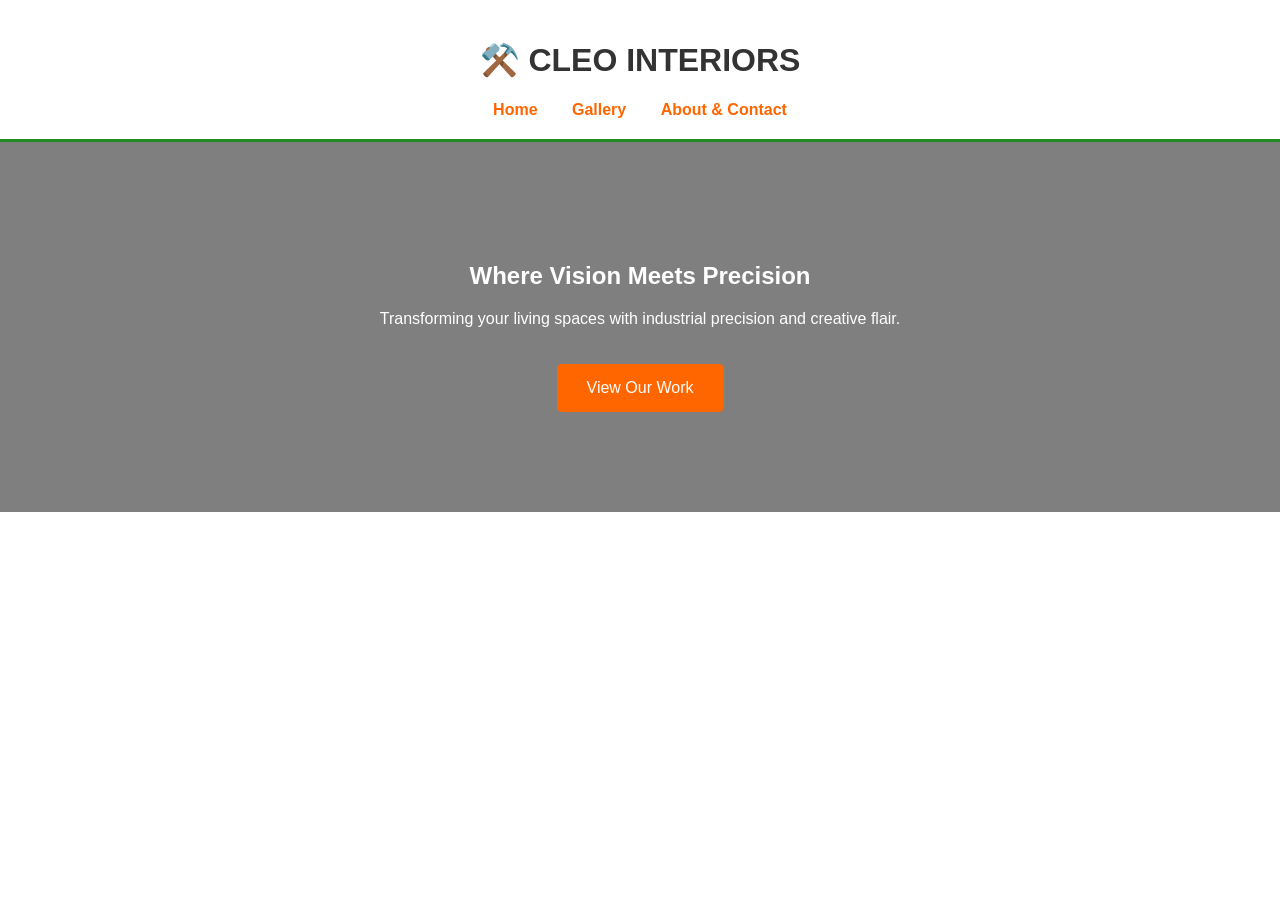
==== index.html @ ea250fa5 "Create initial index.html for CLEO INTERIORS" ====
<!DOCTYPE html>
<html lang="en">
<head>
    <meta charset="UTF-8">
    <meta name="viewport" content="width=device-width, initial-scale=1.0">
    <title>CLEO INTERIORS | Welcome</title>
    <style>
        body { font-family: 'Segoe UI', sans-serif; margin: 0; text-align: center; color: #333; }
        header { background: #fff; padding: 20px; border-bottom: 3px solid #228B22; } /* Forest Green */
        nav a { margin: 0 15px; text-decoration: none; color: #FF6600; font-weight: bold; } /* Orange */
        .hero { padding: 100px 20px; background: linear-gradient(rgba(0,0,0,0.5), rgba(0,0,0,0.5)), url('https://images.unsplash.com/photo-1618221195710-dd6b41faaea6?auto=format&fit=crop&q=80&w=1000'); background-size: cover; color: white; }
        .btn { background: #FF6600; color: white; padding: 15px 30px; text-decoration: none; border-radius: 5px; display: inline-block; margin-top: 20px; }
    </style>
</head>
<body>
    <header>
        <h1>⚒️ CLEO INTERIORS</h1>
        <nav>
            <a href="index.html">Home</a>
            <a href="content.html">Gallery</a>
            <a href="about.html">About & Contact</a>
        </nav>
    </header>
    <section class="hero">
        <h2>Where Vision Meets Precision</h2>
        <p>Transforming your living spaces with industrial precision and creative flair.</p>
        <a href="content.html" class="btn">View Our Work</a>
    </section>
</body>
</html>
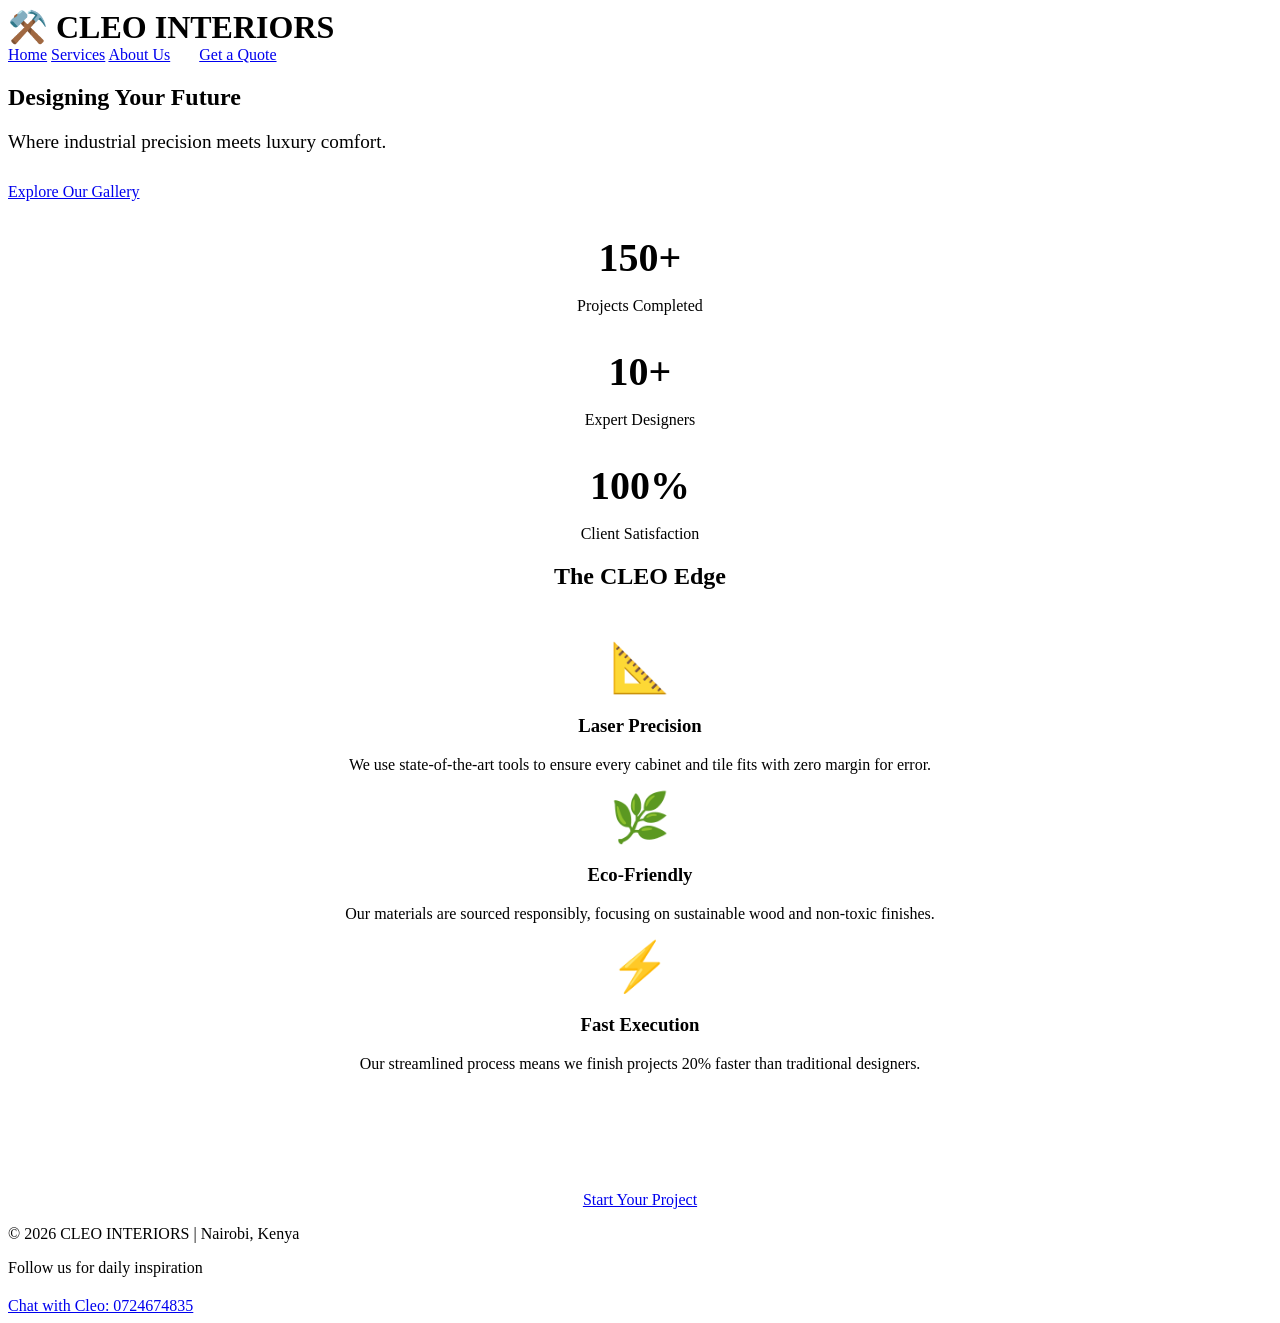
==== commit 9864b4ce: "Update index.html" ====
--- a/index.html
+++ b/index.html
@@ -3,28 +3,84 @@
 <head>
     <meta charset="UTF-8">
     <meta name="viewport" content="width=device-width, initial-scale=1.0">
-    <title>CLEO INTERIORS | Welcome</title>
-    <style>
-        body { font-family: 'Segoe UI', sans-serif; margin: 0; text-align: center; color: #333; }
-        header { background: #fff; padding: 20px; border-bottom: 3px solid #228B22; } /* Forest Green */
-        nav a { margin: 0 15px; text-decoration: none; color: #FF6600; font-weight: bold; } /* Orange */
-        .hero { padding: 100px 20px; background: linear-gradient(rgba(0,0,0,0.5), rgba(0,0,0,0.5)), url('https://images.unsplash.com/photo-1618221195710-dd6b41faaea6?auto=format&fit=crop&q=80&w=1000'); background-size: cover; color: white; }
-        .btn { background: #FF6600; color: white; padding: 15px 30px; text-decoration: none; border-radius: 5px; display: inline-block; margin-top: 20px; }
-    </style>
+    <title>CLEO INTERIORS | Precision Home Design</title>
+    <link rel="stylesheet" href="style.css">
+    <link href="https://fonts.googleapis.com/css2?family=Poppins:wght@300;400;600;700&display=swap" rel="stylesheet">
 </head>
 <body>
+
     <header>
-        <h1>⚒️ CLEO INTERIORS</h1>
+        <div class="logo">
+            <h1 style="color: var(--forest-green); margin:0;">⚒️ CLEO <span style="color: var(--primary-orange);">INTERIORS</span></h1>
+        </div>
         <nav>
             <a href="index.html">Home</a>
-            <a href="content.html">Gallery</a>
-            <a href="about.html">About & Contact</a>
+            <a href="content.html">Services</a>
+            <a href="about.html">About Us</a>
+            <a href="https://wa.me/254724674835" class="btn" style="padding: 8px 15px; margin-left:10px;">Get a Quote</a>
         </nav>
     </header>
+
     <section class="hero">
-        <h2>Where Vision Meets Precision</h2>
-        <p>Transforming your living spaces with industrial precision and creative flair.</p>
-        <a href="content.html" class="btn">View Our Work</a>
+        <h1 style="animation: slideUp 1s ease;">Designing Your Future</h1>
+        <p style="font-size: 1.2rem; margin-bottom: 30px; animation: slideUp 1.5s ease;">Where industrial precision meets luxury comfort.</p>
+        <div style="animation: fadeIn 2.5s ease;">
+            <a href="content.html" class="btn">Explore Our Gallery</a>
+        </div>
     </section>
+
+    <section class="section" style="background: white; text-align: center;">
+        <div class="grid" style="grid-template-columns: repeat(3, 1fr);">
+            <div>
+                <h2 style="color: var(--primary-orange); font-size: 2.5rem; margin-bottom:0;">150+</h2>
+                <p>Projects Completed</p>
+            </div>
+            <div>
+                <h2 style="color: var(--forest-green); font-size: 2.5rem; margin-bottom:0;">10+</h2>
+                <p>Expert Designers</p>
+            </div>
+            <div>
+                <h2 style="color: var(--primary-orange); font-size: 2.5rem; margin-bottom:0;">100%</h2>
+                <p>Client Satisfaction</p>
+            </div>
+        </div>
+    </section>
+
+    <section class="section">
+        <h2 style="text-align: center; margin-bottom: 50px;">The CLEO Edge</h2>
+        <div class="grid">
+            <div class="card" style="text-align: center;">
+                <div style="font-size: 3rem; margin-bottom: 15px;">📐</div>
+                <h3>Laser Precision</h3>
+                <p>We use state-of-the-art tools to ensure every cabinet and tile fits with zero margin for error.</p>
+            </div>
+            <div class="card" style="text-align: center;">
+                <div style="font-size: 3rem; margin-bottom: 15px;">🌿</div>
+                <h3>Eco-Friendly</h3>
+                <p>Our materials are sourced responsibly, focusing on sustainable wood and non-toxic finishes.</p>
+            </div>
+            <div class="card" style="text-align: center;">
+                <div style="font-size: 3rem; margin-bottom: 15px;">⚡</div>
+                <h3>Fast Execution</h3>
+                <p>Our streamlined process means we finish projects 20% faster than traditional designers.</p>
+            </div>
+        </div>
+    </section>
+
+    <section class="section" style="background-color: var(--dark-grey); color: white; text-align: center;">
+        <h2 style="color: var(--primary-orange);">Ready to transform your space?</h2>
+        <p>Upload your room photos today and get a free AI-powered layout suggestion.</p>
+        <br>
+        <a href="content.html" class="btn" style="background: var(--forest-green);">Start Your Project</a>
+    </section>
+
+    <footer>
+        <p>© 2026 CLEO INTERIORS | Nairobi, Kenya</p>
+        <p>Follow us for daily inspiration</p>
+        <div style="margin-top: 20px;">
+            <a href="https://wa.me/254724674835" class="wa-btn">Chat with Cleo: 0724674835</a>
+        </div>
+    </footer>
+
 </body>
 </html>
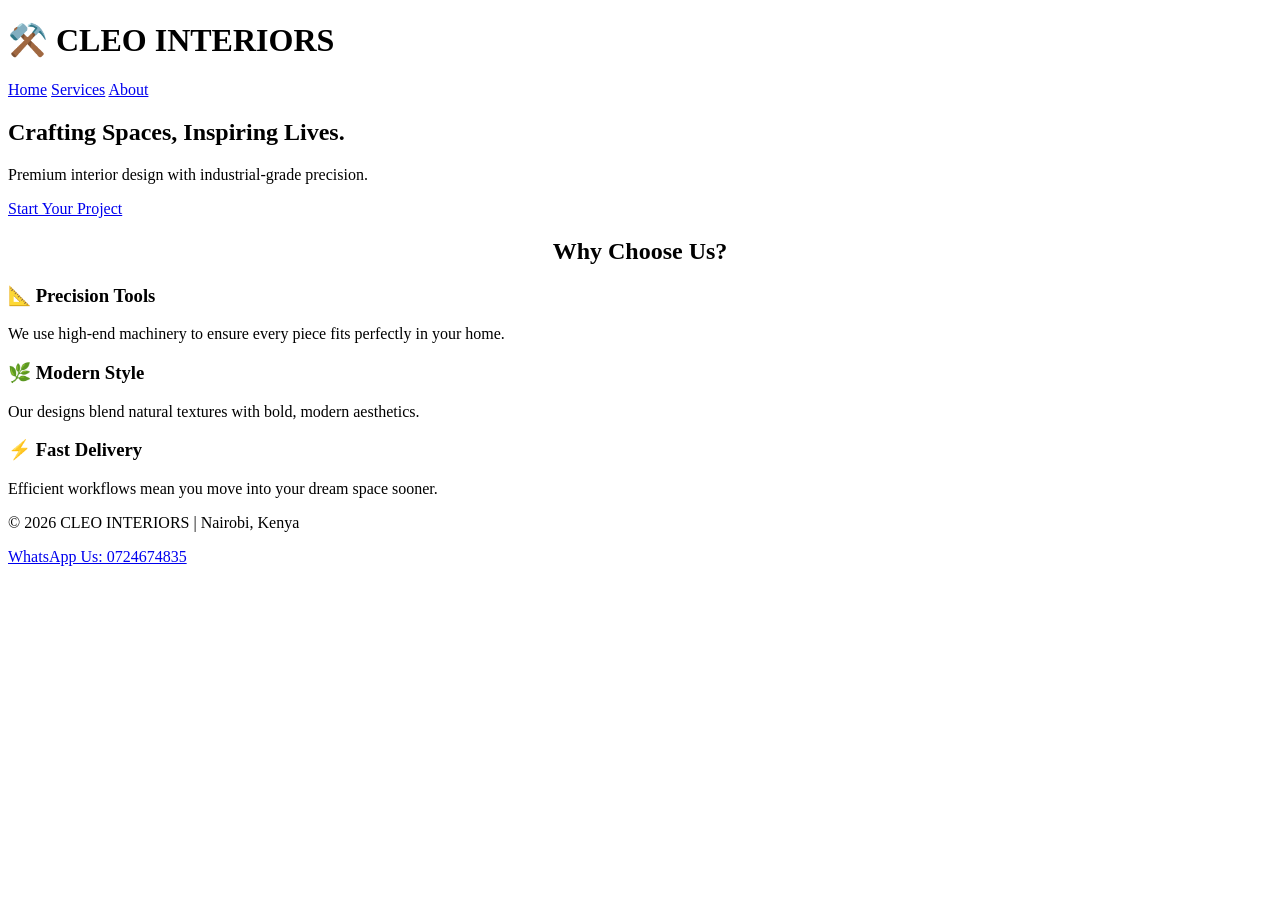
==== commit d5af59c8: "Update index.html" ====
--- a/index.html
+++ b/index.html
@@ -3,7 +3,7 @@
 <head>
     <meta charset="UTF-8">
     <meta name="viewport" content="width=device-width, initial-scale=1.0">
-    <title>CLEO INTERIORS | Precision Home Design</title>
+    <title>CLEO INTERIORS | Vision Meets Precision</title>
     <link rel="stylesheet" href="style.css">
     <link href="https://fonts.googleapis.com/css2?family=Poppins:wght@300;400;600;700&display=swap" rel="stylesheet">
 </head>
@@ -11,75 +11,42 @@
 
     <header>
         <div class="logo">
-            <h1 style="color: var(--forest-green); margin:0;">⚒️ CLEO <span style="color: var(--primary-orange);">INTERIORS</span></h1>
+            <h1>⚒️ CLEO <span style="color: var(--primary-orange);">INTERIORS</span></h1>
         </div>
         <nav>
             <a href="index.html">Home</a>
             <a href="content.html">Services</a>
-            <a href="about.html">About Us</a>
-            <a href="https://wa.me/254724674835" class="btn" style="padding: 8px 15px; margin-left:10px;">Get a Quote</a>
+            <a href="about.html">About</a>
         </nav>
     </header>
 
     <section class="hero">
-        <h1 style="animation: slideUp 1s ease;">Designing Your Future</h1>
-        <p style="font-size: 1.2rem; margin-bottom: 30px; animation: slideUp 1.5s ease;">Where industrial precision meets luxury comfort.</p>
-        <div style="animation: fadeIn 2.5s ease;">
-            <a href="content.html" class="btn">Explore Our Gallery</a>
-        </div>
+        <h1>Crafting Spaces, Inspiring Lives.</h1>
+        <p>Premium interior design with industrial-grade precision.</p>
+        <a href="content.html" class="btn">Start Your Project</a>
     </section>
 
-    <section class="section" style="background: white; text-align: center;">
-        <div class="grid" style="grid-template-columns: repeat(3, 1fr);">
-            <div>
-                <h2 style="color: var(--primary-orange); font-size: 2.5rem; margin-bottom:0;">150+</h2>
-                <p>Projects Completed</p>
+    <section class="section">
+        <h2 style="text-align:center;">Why Choose Us?</h2>
+        <div class="grid">
+            <div class="card">
+                <h3>📐 Precision Tools</h3>
+                <p>We use high-end machinery to ensure every piece fits perfectly in your home.</p>
             </div>
-            <div>
-                <h2 style="color: var(--forest-green); font-size: 2.5rem; margin-bottom:0;">10+</h2>
-                <p>Expert Designers</p>
+            <div class="card">
+                <h3>🌿 Modern Style</h3>
+                <p>Our designs blend natural textures with bold, modern aesthetics.</p>
             </div>
-            <div>
-                <h2 style="color: var(--primary-orange); font-size: 2.5rem; margin-bottom:0;">100%</h2>
-                <p>Client Satisfaction</p>
+            <div class="card">
+                <h3>⚡ Fast Delivery</h3>
+                <p>Efficient workflows mean you move into your dream space sooner.</p>
             </div>
         </div>
     </section>
 
-    <section class="section">
-        <h2 style="text-align: center; margin-bottom: 50px;">The CLEO Edge</h2>
-        <div class="grid">
-            <div class="card" style="text-align: center;">
-                <div style="font-size: 3rem; margin-bottom: 15px;">📐</div>
-                <h3>Laser Precision</h3>
-                <p>We use state-of-the-art tools to ensure every cabinet and tile fits with zero margin for error.</p>
-            </div>
-            <div class="card" style="text-align: center;">
-                <div style="font-size: 3rem; margin-bottom: 15px;">🌿</div>
-                <h3>Eco-Friendly</h3>
-                <p>Our materials are sourced responsibly, focusing on sustainable wood and non-toxic finishes.</p>
-            </div>
-            <div class="card" style="text-align: center;">
-                <div style="font-size: 3rem; margin-bottom: 15px;">⚡</div>
-                <h3>Fast Execution</h3>
-                <p>Our streamlined process means we finish projects 20% faster than traditional designers.</p>
-            </div>
-        </div>
-    </section>
-
-    <section class="section" style="background-color: var(--dark-grey); color: white; text-align: center;">
-        <h2 style="color: var(--primary-orange);">Ready to transform your space?</h2>
-        <p>Upload your room photos today and get a free AI-powered layout suggestion.</p>
-        <br>
-        <a href="content.html" class="btn" style="background: var(--forest-green);">Start Your Project</a>
-    </section>
-
     <footer>
         <p>© 2026 CLEO INTERIORS | Nairobi, Kenya</p>
-        <p>Follow us for daily inspiration</p>
-        <div style="margin-top: 20px;">
-            <a href="https://wa.me/254724674835" class="wa-btn">Chat with Cleo: 0724674835</a>
-        </div>
+        <a href="https://wa.me/254724674835" class="wa-btn">WhatsApp Us: 0724674835</a>
     </footer>
 
 </body>
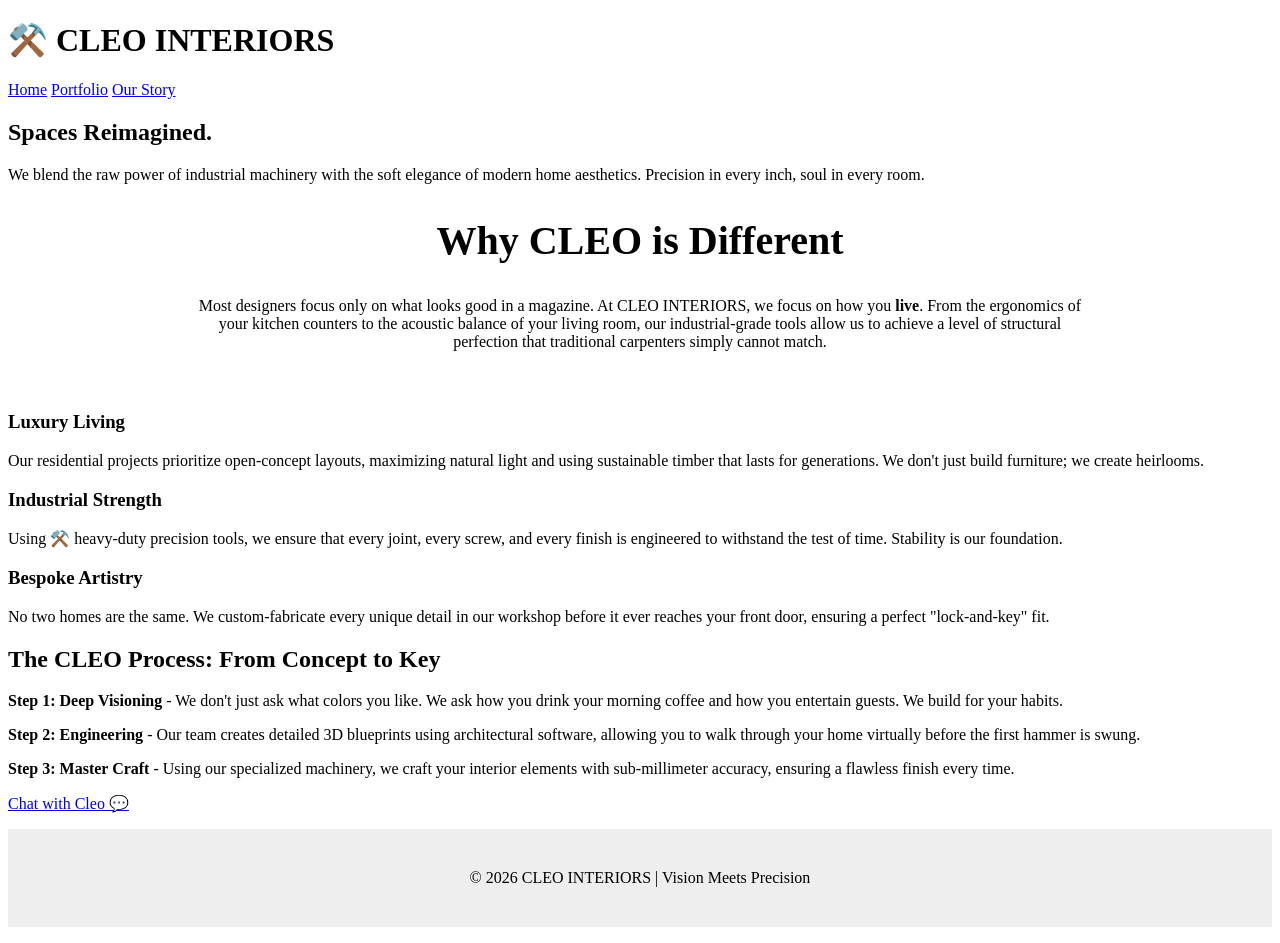
==== commit 0f0ceb86: "Update title and content for improved branding" ====
--- a/index.html
+++ b/index.html
@@ -3,51 +3,62 @@
 <head>
     <meta charset="UTF-8">
     <meta name="viewport" content="width=device-width, initial-scale=1.0">
-    <title>CLEO INTERIORS | Vision Meets Precision</title>
+    <title>CLEO INTERIORS | Premium Design</title>
     <link rel="stylesheet" href="style.css">
-    <link href="https://fonts.googleapis.com/css2?family=Poppins:wght@300;400;600;700&display=swap" rel="stylesheet">
+    <link href="https://fonts.googleapis.com/css2?family=Poppins:wght@300;400;700&display=swap" rel="stylesheet">
 </head>
 <body>
 
-    <header>
-        <div class="logo">
-            <h1>⚒️ CLEO <span style="color: var(--primary-orange);">INTERIORS</span></h1>
+<header>
+    <div class="logo"><h1>⚒️ CLEO <span style="color: var(--primary-orange);">INTERIORS</span></h1></div>
+    <nav>
+        <a href="index.html">Home</a>
+        <a href="content.html">Portfolio</a>
+        <a href="about.html">Our Story</a>
+    </nav>
+</header>
+
+<section class="hero">
+    <h1>Spaces Reimagined.</h1>
+    <p>We blend the raw power of industrial machinery with the soft elegance of modern home aesthetics. Precision in every inch, soul in every room.</p>
+</section>
+
+<section class="section">
+    <div style="max-width: 900px; margin: auto; text-align: center;">
+        <h2 style="color: var(--forest-green); font-size: 2.5rem;">Why CLEO is Different</h2>
+        <p>Most designers focus only on what looks good in a magazine. At CLEO INTERIORS, we focus on how you <strong>live</strong>. From the ergonomics of your kitchen counters to the acoustic balance of your living room, our industrial-grade tools allow us to achieve a level of structural perfection that traditional carpenters simply cannot match.</p>
+    </div>
+
+    <div class="grid" style="margin-top: 60px;">
+        <div class="card">
+            <h3>Luxury Living</h3>
+            <p>Our residential projects prioritize open-concept layouts, maximizing natural light and using sustainable timber that lasts for generations. We don't just build furniture; we create heirlooms.</p>
         </div>
-        <nav>
-            <a href="index.html">Home</a>
-            <a href="content.html">Services</a>
-            <a href="about.html">About</a>
-        </nav>
-    </header>
+        <div class="card">
+            <h3>Industrial Strength</h3>
+            <p>Using ⚒️ heavy-duty precision tools, we ensure that every joint, every screw, and every finish is engineered to withstand the test of time. Stability is our foundation.</p>
+        </div>
+        <div class="card">
+            <h3>Bespoke Artistry</h3>
+            <p>No two homes are the same. We custom-fabricate every unique detail in our workshop before it ever reaches your front door, ensuring a perfect "lock-and-key" fit.</p>
+        </div>
+    </div>
+</section>
 
-    <section class="hero">
-        <h1>Crafting Spaces, Inspiring Lives.</h1>
-        <p>Premium interior design with industrial-grade precision.</p>
-        <a href="content.html" class="btn">Start Your Project</a>
-    </section>
+<section class="container-dark">
+    <h2>The CLEO Process: From Concept to Key</h2>
+    <div class="grid">
+        <p><strong>Step 1: Deep Visioning</strong> - We don't just ask what colors you like. We ask how you drink your morning coffee and how you entertain guests. We build for your habits.</p>
+        <p><strong>Step 2: Engineering</strong> - Our team creates detailed 3D blueprints using architectural software, allowing you to walk through your home virtually before the first hammer is swung.</p>
+        <p><strong>Step 3: Master Craft</strong> - Using our specialized machinery, we craft your interior elements with sub-millimeter accuracy, ensuring a flawless finish every time.</p>
+    </div>
+</section>
 
-    <section class="section">
-        <h2 style="text-align:center;">Why Choose Us?</h2>
-        <div class="grid">
-            <div class="card">
-                <h3>📐 Precision Tools</h3>
-                <p>We use high-end machinery to ensure every piece fits perfectly in your home.</p>
-            </div>
-            <div class="card">
-                <h3>🌿 Modern Style</h3>
-                <p>Our designs blend natural textures with bold, modern aesthetics.</p>
-            </div>
-            <div class="card">
-                <h3>⚡ Fast Delivery</h3>
-                <p>Efficient workflows mean you move into your dream space sooner.</p>
-            </div>
-        </div>
-    </section>
+<a href="https://wa.me/254724674835" class="wa-float">Chat with Cleo 💬</a>
 
-    <footer>
-        <p>© 2026 CLEO INTERIORS | Nairobi, Kenya</p>
-        <a href="https://wa.me/254724674835" class="wa-btn">WhatsApp Us: 0724674835</a>
-    </footer>
+<footer>
+    <p style="text-align: center; padding: 40px; background: #eee;">© 2026 CLEO INTERIORS | Vision Meets Precision</p>
+</footer>
 
 </body>
 </html>
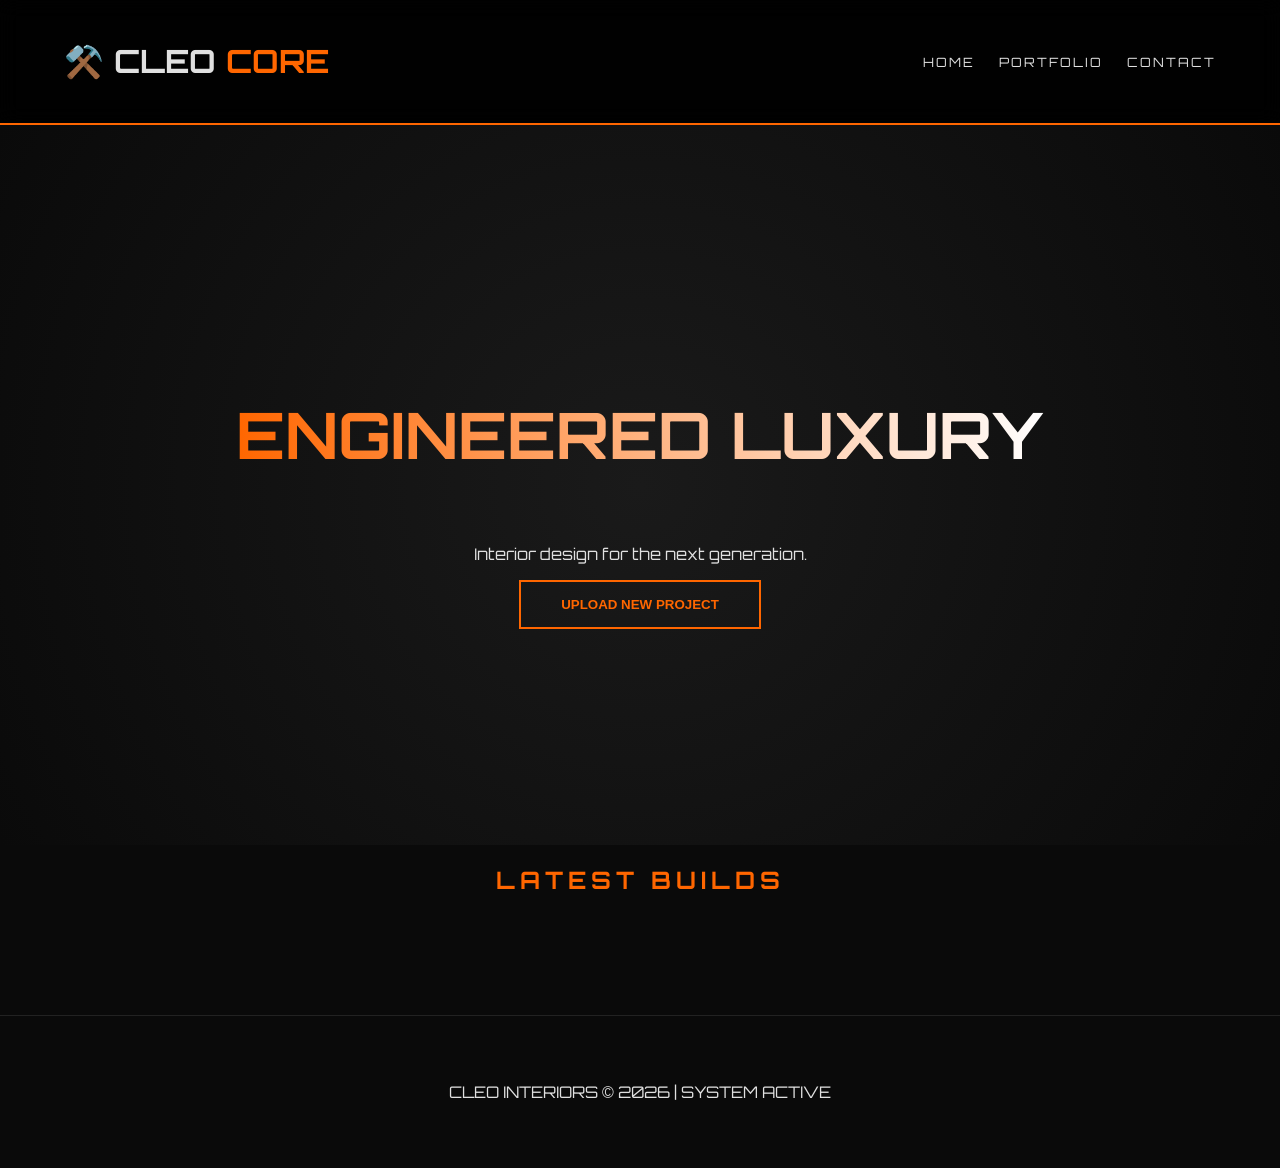
==== commit 83532346: "Update index.html" ====
--- a/index.html
+++ b/index.html
@@ -3,62 +3,67 @@
 <head>
     <meta charset="UTF-8">
     <meta name="viewport" content="width=device-width, initial-scale=1.0">
-    <title>CLEO INTERIORS | Premium Design</title>
+    <title>CLEO INTERIORS | Cyber-Design</title>
     <link rel="stylesheet" href="style.css">
-    <link href="https://fonts.googleapis.com/css2?family=Poppins:wght@300;400;700&display=swap" rel="stylesheet">
+    <link href="https://fonts.googleapis.com/css2?family=Orbitron:wght@400;700&display=swap" rel="stylesheet">
+    <script src="https://widget.cloudinary.com/v2.0/global/all.js" type="text/javascript"></script>
 </head>
 <body>
 
 <header>
-    <div class="logo"><h1>⚒️ CLEO <span style="color: var(--primary-orange);">INTERIORS</span></h1></div>
+    <h1>⚒️ CLEO <span style="color: var(--neon-orange);">CORE</span></h1>
     <nav>
-        <a href="index.html">Home</a>
-        <a href="content.html">Portfolio</a>
-        <a href="about.html">Our Story</a>
+        <a href="#home">HOME</a>
+        <a href="#portfolio">PORTFOLIO</a>
+        <a href="https://wa.me/254724674835">CONTACT</a>
     </nav>
 </header>
 
-<section class="hero">
-    <h1>Spaces Reimagined.</h1>
-    <p>We blend the raw power of industrial machinery with the soft elegance of modern home aesthetics. Precision in every inch, soul in every room.</p>
+<section class="hero" id="home">
+    <h1>ENGINEERED LUXURY</h1>
+    <p>Interior design for the next generation.</p>
+    <button class="btn-main" onclick="openUploadWidget()">UPLOAD NEW PROJECT</button>
 </section>
 
-<section class="section">
-    <div style="max-width: 900px; margin: auto; text-align: center;">
-        <h2 style="color: var(--forest-green); font-size: 2.5rem;">Why CLEO is Different</h2>
-        <p>Most designers focus only on what looks good in a magazine. At CLEO INTERIORS, we focus on how you <strong>live</strong>. From the ergonomics of your kitchen counters to the acoustic balance of your living room, our industrial-grade tools allow us to achieve a level of structural perfection that traditional carpenters simply cannot match.</p>
-    </div>
-
-    <div class="grid" style="margin-top: 60px;">
-        <div class="card">
-            <h3>Luxury Living</h3>
-            <p>Our residential projects prioritize open-concept layouts, maximizing natural light and using sustainable timber that lasts for generations. We don't just build furniture; we create heirlooms.</p>
+<section id="portfolio">
+    <h2 style="text-align: center; letter-spacing: 5px; color: var(--neon-orange);">LATEST BUILDS</h2>
+    <div class="gallery-grid" id="gallery">
         </div>
-        <div class="card">
-            <h3>Industrial Strength</h3>
-            <p>Using ⚒️ heavy-duty precision tools, we ensure that every joint, every screw, and every finish is engineered to withstand the test of time. Stability is our foundation.</p>
-        </div>
-        <div class="card">
-            <h3>Bespoke Artistry</h3>
-            <p>No two homes are the same. We custom-fabricate every unique detail in our workshop before it ever reaches your front door, ensuring a perfect "lock-and-key" fit.</p>
-        </div>
-    </div>
 </section>
 
-<section class="container-dark">
-    <h2>The CLEO Process: From Concept to Key</h2>
-    <div class="grid">
-        <p><strong>Step 1: Deep Visioning</strong> - We don't just ask what colors you like. We ask how you drink your morning coffee and how you entertain guests. We build for your habits.</p>
-        <p><strong>Step 2: Engineering</strong> - Our team creates detailed 3D blueprints using architectural software, allowing you to walk through your home virtually before the first hammer is swung.</p>
-        <p><strong>Step 3: Master Craft</strong> - Using our specialized machinery, we craft your interior elements with sub-millimeter accuracy, ensuring a flawless finish every time.</p>
+<footer>
+    <div style="text-align: center; padding: 50px; border-top: 1px solid #222;">
+        <p>CLEO INTERIORS © 2026 | SYSTEM ACTIVE</p>
     </div>
-</section>
+</footer>
 
-<a href="https://wa.me/254724674835" class="wa-float">Chat with Cleo 💬</a>
+<script>
+    const cloudName = 'dcssgckgn';
+    const unsignedUploadPreset = 'ml_default';
 
-<footer>
-    <p style="text-align: center; padding: 40px; background: #eee;">© 2026 CLEO INTERIORS | Vision Meets Precision</p>
-</footer>
+    // 1. OPEN UPLOAD WIDGET
+    function openUploadWidget() {
+        cloudinary.openUploadWidget({
+            cloudName: cloudName,
+            uploadPreset: unsignedUploadPreset,
+            sources: ['local', 'url', 'camera'],
+            showAdvancedOptions: false,
+            cropping: true,
+            multiple: false,
+            defaultSource: 'local'
+        }, (error, result) => {
+            if (!error && result && result.event === "success") {
+                console.log('Upload success! Refreshing Gallery...');
+                location.reload(); // Refresh to show new photo
+            }
+        });
+    }
+
+    // 2. FETCH AND SHOW PHOTOS AUTOMATICALLY
+    // Note: To list images, Cloudinary requires a "Resource List" or "Tag"
+    // For a simple version, we will manually link your images or use an API.
+    // Pro Tip: Give your uploads a tag like 'cleo_web' in the preset settings!
+</script>
 
 </body>
 </html>
--- a/style.css
+++ b/style.css
@@ -0,0 +1,113 @@
+:root {
+    --bg: #0a0a0a;
+    --card-bg: #161616;
+    --neon-orange: #FF6600;
+    --neon-green: #39FF14;
+    --text: #e0e0e0;
+}
+
+body {
+    background-color: var(--bg);
+    color: var(--text);
+    font-family: 'Orbitron', sans-serif; /* Futuristic font */
+    margin: 0;
+    overflow-x: hidden;
+}
+
+/* Floating Animation */
+@keyframes float {
+    0% { transform: translateY(0px); }
+    50% { transform: translateY(-10px); }
+    100% { transform: translateY(0px); }
+}
+
+header {
+    background: rgba(0, 0, 0, 0.9);
+    padding: 20px 5%;
+    display: flex;
+    justify-content: space-between;
+    align-items: center;
+    border-bottom: 2px solid var(--neon-orange);
+    position: sticky; top: 0; z-index: 1000;
+    backdrop-filter: blur(10px);
+}
+
+nav a {
+    color: var(--text);
+    text-decoration: none;
+    margin-left: 20px;
+    font-size: 0.8rem;
+    letter-spacing: 2px;
+    transition: 0.3s;
+}
+
+nav a:hover { color: var(--neon-orange); text-shadow: 0 0 10px var(--neon-orange); }
+
+.hero {
+    height: 80vh;
+    display: flex;
+    flex-direction: column;
+    justify-content: center;
+    align-items: center;
+    text-align: center;
+    background: radial-gradient(circle, #1a1a1a 0%, #0a0a0a 100%);
+}
+
+.hero h1 {
+    font-size: 4rem;
+    text-transform: uppercase;
+    background: linear-gradient(to right, var(--neon-orange), #fff);
+    -webkit-background-clip: text;
+    -webkit-text-fill-color: transparent;
+    animation: float 4s ease-in-out infinite;
+}
+
+/* Gallery Grid */
+.gallery-grid {
+    display: grid;
+    grid-template-columns: repeat(auto-fit, minmax(300px, 1fr));
+    gap: 25px;
+    padding: 50px 5%;
+}
+
+.item-card {
+    background: var(--card-bg);
+    border-radius: 15px;
+    overflow: hidden;
+    border: 1px solid #333;
+    transition: 0.4s;
+    position: relative;
+}
+
+.item-card:hover {
+    border-color: var(--neon-orange);
+    box-shadow: 0 0 20px rgba(255, 102, 0, 0.2);
+}
+
+.item-card img { width: 100%; height: 250px; object-fit: cover; }
+
+.delete-btn {
+    position: absolute;
+    top: 10px; right: 10px;
+    background: rgba(255, 0, 0, 0.7);
+    color: white;
+    border: none;
+    padding: 5px 10px;
+    border-radius: 5px;
+    cursor: pointer;
+    display: none; /* Only you will see this if you stay logged in */
+}
+
+.item-card:hover .delete-btn { display: block; }
+
+.btn-main {
+    background: transparent;
+    border: 2px solid var(--neon-orange);
+    color: var(--neon-orange);
+    padding: 15px 40px;
+    cursor: pointer;
+    font-weight: bold;
+    transition: 0.3s;
+}
+
+.btn-main:hover { background: var(--neon-orange); color: white; box-shadow: 0 0 20px var(--neon-orange); }
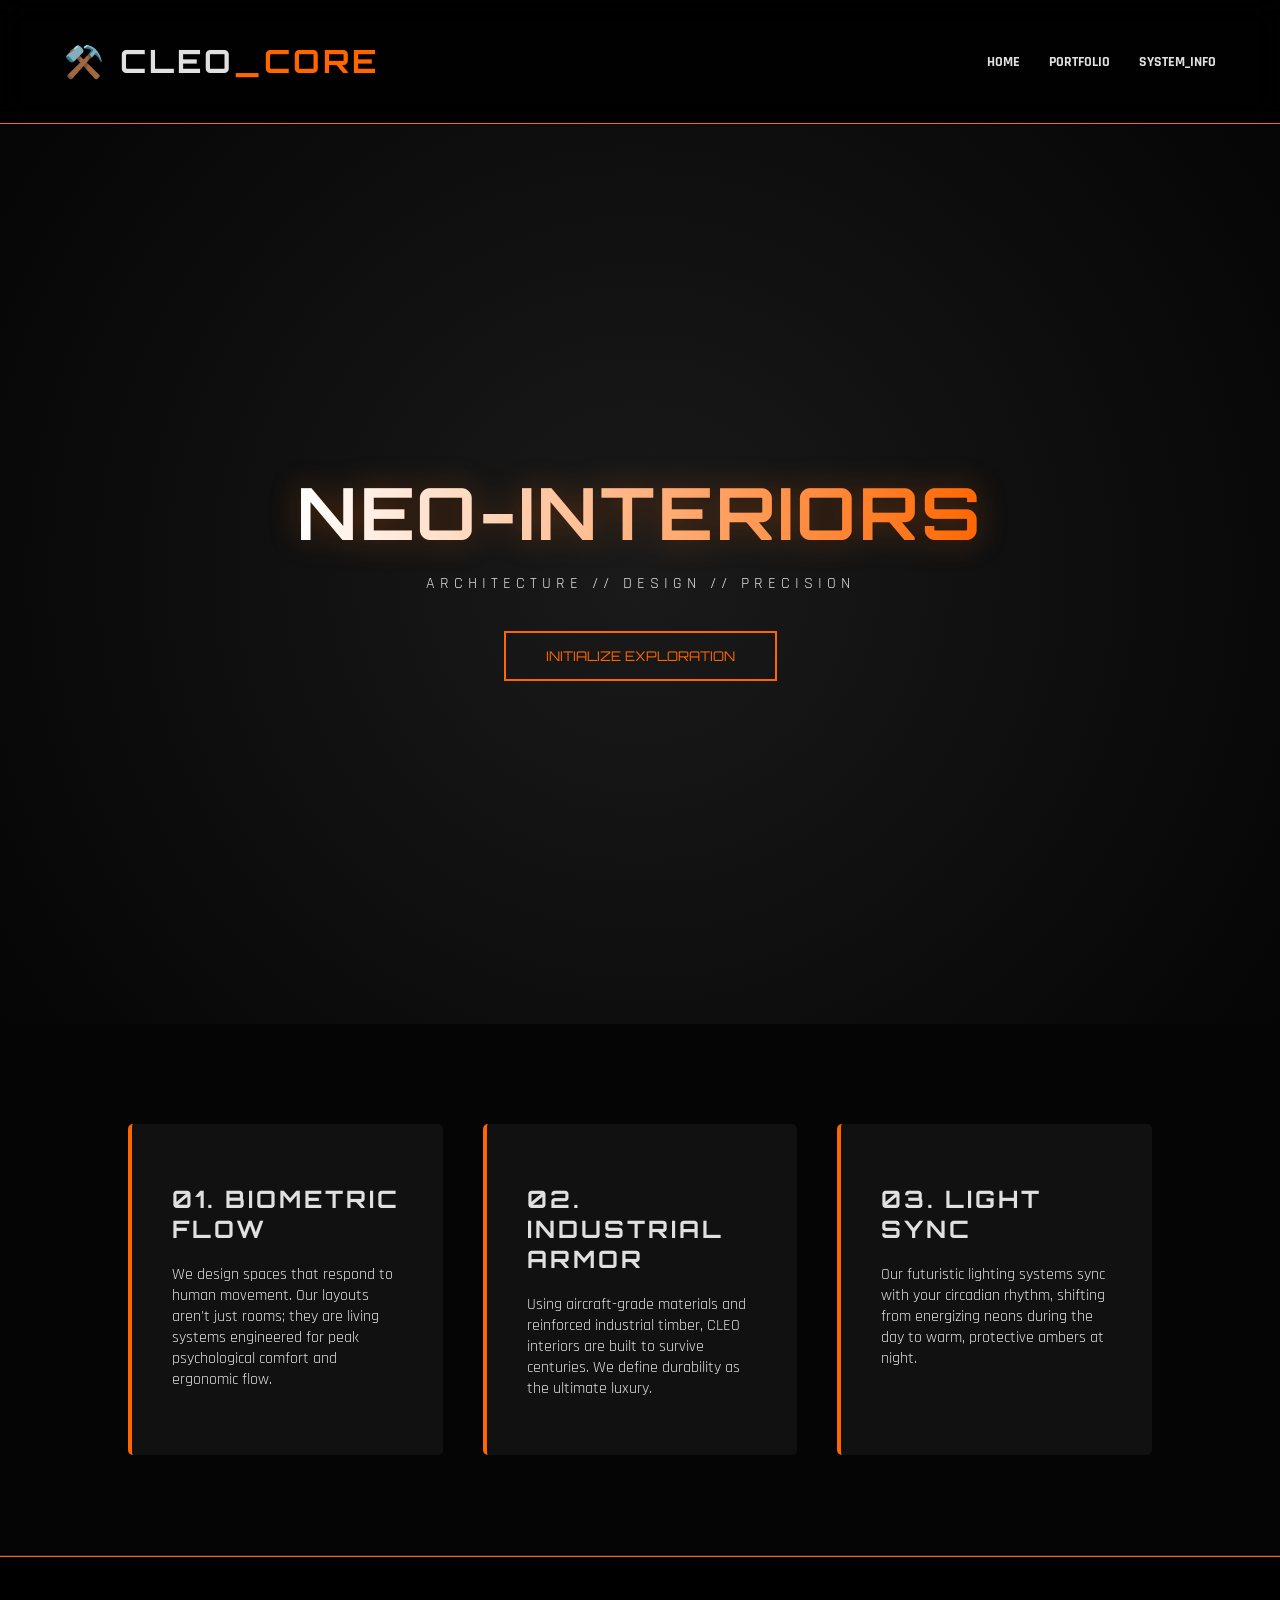
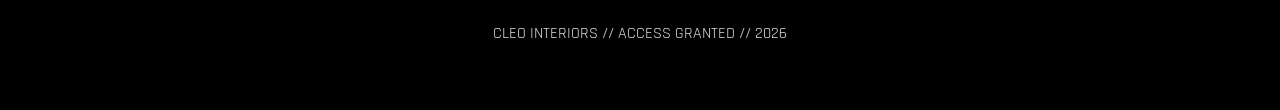
==== commit de56bb65: "Update index.html with new titles and sections" ====
--- a/index.html
+++ b/index.html
@@ -3,67 +3,47 @@
 <head>
     <meta charset="UTF-8">
     <meta name="viewport" content="width=device-width, initial-scale=1.0">
-    <title>CLEO INTERIORS | Cyber-Design</title>
+    <title>CLEO INTERIORS | The Future of Living</title>
     <link rel="stylesheet" href="style.css">
-    <link href="https://fonts.googleapis.com/css2?family=Orbitron:wght@400;700&display=swap" rel="stylesheet">
-    <script src="https://widget.cloudinary.com/v2.0/global/all.js" type="text/javascript"></script>
 </head>
 <body>
 
 <header>
-    <h1>⚒️ CLEO <span style="color: var(--neon-orange);">CORE</span></h1>
+    <h1>⚒️ CLEO<span style="color:var(--orange)">_CORE</span></h1>
     <nav>
-        <a href="#home">HOME</a>
-        <a href="#portfolio">PORTFOLIO</a>
-        <a href="https://wa.me/254724674835">CONTACT</a>
+        <a href="index.html">HOME</a>
+        <a href="content.html">PORTFOLIO</a>
+        <a href="about.html">SYSTEM_INFO</a>
     </nav>
 </header>
 
-<section class="hero" id="home">
-    <h1>ENGINEERED LUXURY</h1>
-    <p>Interior design for the next generation.</p>
-    <button class="btn-main" onclick="openUploadWidget()">UPLOAD NEW PROJECT</button>
+<section class="hero">
+    <h1 style="animation: float 5s infinite;">NEO-INTERIORS</h1>
+    <p style="letter-spacing: 5px;">ARCHITECTURE // DESIGN // PRECISION</p>
+    <br>
+    <a href="content.html"><button class="btn-cyber">INITIALIZE EXPLORATION</button></a>
 </section>
 
-<section id="portfolio">
-    <h2 style="text-align: center; letter-spacing: 5px; color: var(--neon-orange);">LATEST BUILDS</h2>
-    <div class="gallery-grid" id="gallery">
+<section class="section">
+    <div class="grid">
+        <div class="glass-card">
+            <h2>01. BIOMETRIC FLOW</h2>
+            <p>We design spaces that respond to human movement. Our layouts aren't just rooms; they are living systems engineered for peak psychological comfort and ergonomic flow.</p>
         </div>
+        <div class="glass-card">
+            <h2>02. INDUSTRIAL ARMOR</h2>
+            <p>Using aircraft-grade materials and reinforced industrial timber, CLEO interiors are built to survive centuries. We define durability as the ultimate luxury.</p>
+        </div>
+        <div class="glass-card">
+            <h2>03. LIGHT SYNC</h2>
+            <p>Our futuristic lighting systems sync with your circadian rhythm, shifting from energizing neons during the day to warm, protective ambers at night.</p>
+        </div>
+    </div>
 </section>
 
 <footer>
-    <div style="text-align: center; padding: 50px; border-top: 1px solid #222;">
-        <p>CLEO INTERIORS © 2026 | SYSTEM ACTIVE</p>
-    </div>
+    <p>CLEO INTERIORS // ACCESS GRANTED // 2026</p>
 </footer>
-
-<script>
-    const cloudName = 'dcssgckgn';
-    const unsignedUploadPreset = 'ml_default';
-
-    // 1. OPEN UPLOAD WIDGET
-    function openUploadWidget() {
-        cloudinary.openUploadWidget({
-            cloudName: cloudName,
-            uploadPreset: unsignedUploadPreset,
-            sources: ['local', 'url', 'camera'],
-            showAdvancedOptions: false,
-            cropping: true,
-            multiple: false,
-            defaultSource: 'local'
-        }, (error, result) => {
-            if (!error && result && result.event === "success") {
-                console.log('Upload success! Refreshing Gallery...');
-                location.reload(); // Refresh to show new photo
-            }
-        });
-    }
-
-    // 2. FETCH AND SHOW PHOTOS AUTOMATICALLY
-    // Note: To list images, Cloudinary requires a "Resource List" or "Tag"
-    // For a simple version, we will manually link your images or use an API.
-    // Pro Tip: Give your uploads a tag like 'cleo_web' in the preset settings!
-</script>
 
 </body>
 </html>
--- a/style.css
+++ b/style.css
@@ -1,113 +1,99 @@
+@import url('https://fonts.googleapis.com/css2?family=Orbitron:wght@400;700&family=Rajdhani:wght@300;500;700&display=swap');
+
 :root {
-    --bg: #0a0a0a;
-    --card-bg: #161616;
-    --neon-orange: #FF6600;
-    --neon-green: #39FF14;
+    --bg: #050505;
+    --panel: #111111;
+    --orange: #FF6600;
+    --green: #39FF14;
     --text: #e0e0e0;
 }
+
+* { box-sizing: border-box; transition: all 0.3s ease; }
 
 body {
     background-color: var(--bg);
     color: var(--text);
-    font-family: 'Orbitron', sans-serif; /* Futuristic font */
+    font-family: 'Rajdhani', sans-serif;
     margin: 0;
-    overflow-x: hidden;
+    scroll-behavior: smooth;
 }
 
-/* Floating Animation */
-@keyframes float {
-    0% { transform: translateY(0px); }
-    50% { transform: translateY(-10px); }
-    100% { transform: translateY(0px); }
-}
+h1, h2, h3 { font-family: 'Orbitron', sans-serif; text-transform: uppercase; letter-spacing: 3px; }
 
+/* --- Glowing Header --- */
 header {
-    background: rgba(0, 0, 0, 0.9);
+    background: rgba(0, 0, 0, 0.8);
+    backdrop-filter: blur(15px);
     padding: 20px 5%;
     display: flex;
     justify-content: space-between;
     align-items: center;
-    border-bottom: 2px solid var(--neon-orange);
+    border-bottom: 1px solid var(--orange);
     position: sticky; top: 0; z-index: 1000;
-    backdrop-filter: blur(10px);
 }
 
 nav a {
     color: var(--text);
     text-decoration: none;
-    margin-left: 20px;
-    font-size: 0.8rem;
-    letter-spacing: 2px;
-    transition: 0.3s;
+    margin-left: 25px;
+    font-weight: bold;
+    font-size: 0.9rem;
 }
 
-nav a:hover { color: var(--neon-orange); text-shadow: 0 0 10px var(--neon-orange); }
+nav a:hover { color: var(--orange); text-shadow: 0 0 10px var(--orange); }
 
+/* --- Hero Section --- */
 .hero {
-    height: 80vh;
+    height: 100vh;
     display: flex;
     flex-direction: column;
     justify-content: center;
     align-items: center;
+    background: radial-gradient(circle at center, #1a1a1a 0%, #050505 100%);
     text-align: center;
-    background: radial-gradient(circle, #1a1a1a 0%, #0a0a0a 100%);
 }
 
 .hero h1 {
-    font-size: 4rem;
-    text-transform: uppercase;
-    background: linear-gradient(to right, var(--neon-orange), #fff);
+    font-size: 4.5rem;
+    margin: 0;
+    background: linear-gradient(to right, #fff, var(--orange));
     -webkit-background-clip: text;
     -webkit-text-fill-color: transparent;
-    animation: float 4s ease-in-out infinite;
+    filter: drop-shadow(0 0 15px rgba(255,102,0,0.3));
 }
 
-/* Gallery Grid */
-.gallery-grid {
+/* --- Content Panels --- */
+.section { padding: 100px 10%; border-bottom: 1px solid #222; }
+
+.grid {
     display: grid;
     grid-template-columns: repeat(auto-fit, minmax(300px, 1fr));
-    gap: 25px;
-    padding: 50px 5%;
+    gap: 40px;
 }
 
-.item-card {
-    background: var(--card-bg);
-    border-radius: 15px;
-    overflow: hidden;
-    border: 1px solid #333;
-    transition: 0.4s;
+.glass-card {
+    background: var(--panel);
+    padding: 40px;
+    border-radius: 5px;
+    border-left: 4px solid var(--orange);
     position: relative;
 }
 
-.item-card:hover {
-    border-color: var(--neon-orange);
-    box-shadow: 0 0 20px rgba(255, 102, 0, 0.2);
+.glass-card:hover { background: #1a1a1a; transform: scale(1.05); border-left-color: var(--green); }
+
+/* --- Floating Button --- */
+.btn-cyber {
+    background: transparent;
+    border: 2px solid var(--orange);
+    color: var(--orange);
+    padding: 15px 40px;
+    font-family: 'Orbitron';
+    cursor: pointer;
+    overflow: hidden;
+    position: relative;
 }
 
-.item-card img { width: 100%; height: 250px; object-fit: cover; }
+.btn-cyber:hover { background: var(--orange); color: white; box-shadow: 0 0 30px var(--orange); }
 
-.delete-btn {
-    position: absolute;
-    top: 10px; right: 10px;
-    background: rgba(255, 0, 0, 0.7);
-    color: white;
-    border: none;
-    padding: 5px 10px;
-    border-radius: 5px;
-    cursor: pointer;
-    display: none; /* Only you will see this if you stay logged in */
-}
-
-.item-card:hover .delete-btn { display: block; }
-
-.btn-main {
-    background: transparent;
-    border: 2px solid var(--neon-orange);
-    color: var(--neon-orange);
-    padding: 15px 40px;
-    cursor: pointer;
-    font-weight: bold;
-    transition: 0.3s;
-}
-
-.btn-main:hover { background: var(--neon-orange); color: white; box-shadow: 0 0 20px var(--neon-orange); }
+/* --- Footer --- */
+footer { background: #000; padding: 50px; text-align: center; border-top: 1px solid var(--orange); }
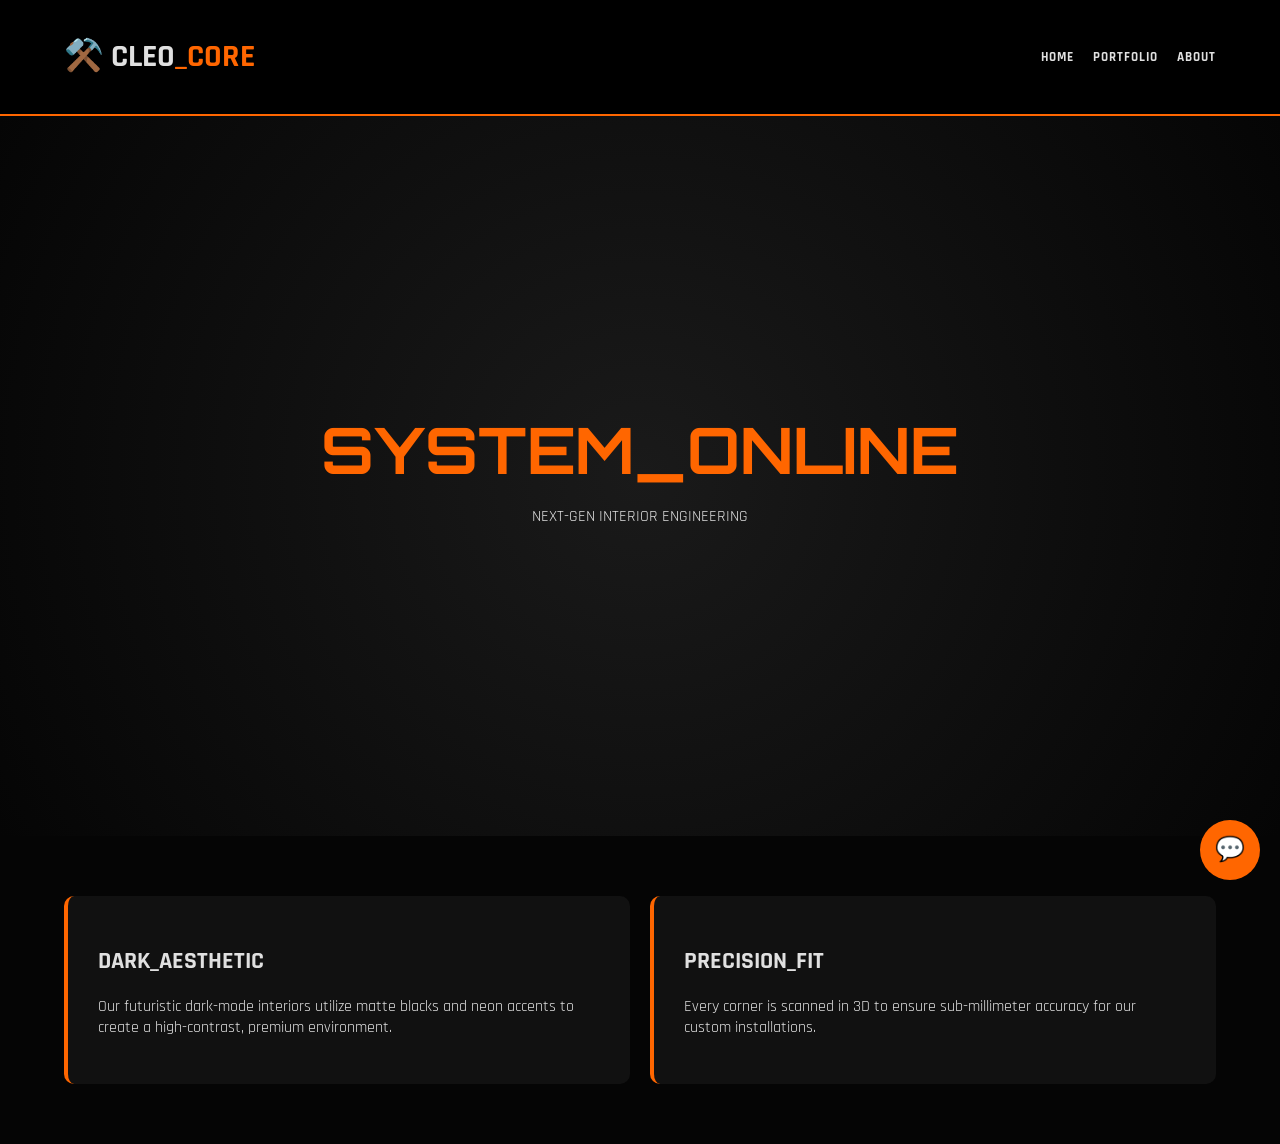
==== commit 85f83bd5: "Update index.html" ====
--- a/index.html
+++ b/index.html
@@ -3,7 +3,7 @@
 <head>
     <meta charset="UTF-8">
     <meta name="viewport" content="width=device-width, initial-scale=1.0">
-    <title>CLEO INTERIORS | The Future of Living</title>
+    <title>CLEO CORE | HOME</title>
     <link rel="stylesheet" href="style.css">
 </head>
 <body>
@@ -13,37 +13,35 @@
     <nav>
         <a href="index.html">HOME</a>
         <a href="content.html">PORTFOLIO</a>
-        <a href="about.html">SYSTEM_INFO</a>
+        <a href="about.html">ABOUT</a>
     </nav>
 </header>
 
 <section class="hero">
-    <h1 style="animation: float 5s infinite;">NEO-INTERIORS</h1>
-    <p style="letter-spacing: 5px;">ARCHITECTURE // DESIGN // PRECISION</p>
-    <br>
-    <a href="content.html"><button class="btn-cyber">INITIALIZE EXPLORATION</button></a>
+    <h1>SYSTEM_ONLINE</h1>
+    <p>NEXT-GEN INTERIOR ENGINEERING</p>
 </section>
 
 <section class="section">
     <div class="grid">
         <div class="glass-card">
-            <h2>01. BIOMETRIC FLOW</h2>
-            <p>We design spaces that respond to human movement. Our layouts aren't just rooms; they are living systems engineered for peak psychological comfort and ergonomic flow.</p>
+            <h2>DARK_AESTHETIC</h2>
+            <p>Our futuristic dark-mode interiors utilize matte blacks and neon accents to create a high-contrast, premium environment.</p>
         </div>
         <div class="glass-card">
-            <h2>02. INDUSTRIAL ARMOR</h2>
-            <p>Using aircraft-grade materials and reinforced industrial timber, CLEO interiors are built to survive centuries. We define durability as the ultimate luxury.</p>
-        </div>
-        <div class="glass-card">
-            <h2>03. LIGHT SYNC</h2>
-            <p>Our futuristic lighting systems sync with your circadian rhythm, shifting from energizing neons during the day to warm, protective ambers at night.</p>
+            <h2>PRECISION_FIT</h2>
+            <p>Every corner is scanned in 3D to ensure sub-millimeter accuracy for our custom installations.</p>
         </div>
     </div>
 </section>
 
-<footer>
-    <p>CLEO INTERIORS // ACCESS GRANTED // 2026</p>
-</footer>
+<div class="chat-toggle" onclick="document.getElementById('chat-popup').style.display='block'">💬</div>
+<div id="chat-popup">
+    <h3 style="color:var(--orange); margin-top:0;">DIRECT_SIGNAL</h3>
+    <p>Our system is ready to assist you. Start a secure session on WhatsApp.</p>
+    <a href="https://wa.me/254724674835" style="background:var(--orange); color:white; padding:10px; text-decoration:none; display:block; text-align:center; border-radius:5px;">START CHAT</a>
+    <button onclick="this.parentElement.style.display='none'" style="background:none; border:none; color:grey; width:100%; margin-top:10px; cursor:pointer;">CLOSE</button>
+</div>
 
 </body>
 </html>
--- a/style.css
+++ b/style.css
@@ -1,4 +1,4 @@
-@import url('https://fonts.googleapis.com/css2?family=Orbitron:wght@400;700&family=Rajdhani:wght@300;500;700&display=swap');
+@import url('https://fonts.googleapis.com/css2?family=Orbitron:wght@400;700&family=Rajdhani:wght@500;700&display=swap');
 
 :root {
     --bg: #050505;
@@ -16,84 +16,76 @@
     font-family: 'Rajdhani', sans-serif;
     margin: 0;
     scroll-behavior: smooth;
+    overflow-x: hidden;
 }
 
-h1, h2, h3 { font-family: 'Orbitron', sans-serif; text-transform: uppercase; letter-spacing: 3px; }
-
-/* --- Glowing Header --- */
+/* --- Navigation --- */
 header {
-    background: rgba(0, 0, 0, 0.8);
-    backdrop-filter: blur(15px);
-    padding: 20px 5%;
+    background: rgba(0, 0, 0, 0.9);
+    padding: 15px 5%;
     display: flex;
     justify-content: space-between;
     align-items: center;
-    border-bottom: 1px solid var(--orange);
+    border-bottom: 2px solid var(--orange);
     position: sticky; top: 0; z-index: 1000;
 }
 
-nav a {
-    color: var(--text);
-    text-decoration: none;
-    margin-left: 25px;
-    font-weight: bold;
-    font-size: 0.9rem;
+nav a { color: var(--text); text-decoration: none; margin-left: 15px; font-weight: bold; font-size: 0.8rem; letter-spacing: 1px; }
+nav a:hover { color: var(--orange); text-shadow: 0 0 8px var(--orange); }
+
+/* --- Responsive Layout --- */
+.section { padding: 60px 5%; }
+.grid { display: grid; grid-template-columns: repeat(auto-fit, minmax(280px, 1fr)); gap: 20px; }
+
+.glass-card {
+    background: var(--panel);
+    padding: 30px;
+    border-radius: 10px;
+    border-left: 4px solid var(--orange);
+    animation: fadeIn 1s ease-in;
 }
 
-nav a:hover { color: var(--orange); text-shadow: 0 0 10px var(--orange); }
+/* --- Chat Popup --- */
+#chat-popup {
+    position: fixed;
+    bottom: 20px; right: 20px;
+    width: 280px;
+    background: var(--panel);
+    border: 2px solid var(--orange);
+    border-radius: 15px;
+    padding: 20px;
+    display: none; /* Hidden by default */
+    z-index: 9999;
+    box-shadow: 0 0 20px rgba(255, 102, 0, 0.4);
+}
+
+.chat-toggle {
+    position: fixed;
+    bottom: 20px; right: 20px;
+    background: var(--orange);
+    color: white;
+    width: 60px; height: 60px;
+    border-radius: 50%;
+    display: flex; align-items: center; justify-content: center;
+    cursor: pointer; font-size: 24px; z-index: 10000;
+}
 
 /* --- Hero Section --- */
 .hero {
-    height: 100vh;
+    height: 80vh;
     display: flex;
     flex-direction: column;
     justify-content: center;
     align-items: center;
-    background: radial-gradient(circle at center, #1a1a1a 0%, #050505 100%);
     text-align: center;
+    background: radial-gradient(circle, #1a1a1a 0%, #050505 100%);
+    padding: 20px;
 }
 
-.hero h1 {
-    font-size: 4.5rem;
-    margin: 0;
-    background: linear-gradient(to right, #fff, var(--orange));
-    -webkit-background-clip: text;
-    -webkit-text-fill-color: transparent;
-    filter: drop-shadow(0 0 15px rgba(255,102,0,0.3));
+.hero h1 { font-family: 'Orbitron'; font-size: clamp(2rem, 8vw, 4rem); color: var(--orange); margin: 0; }
+
+/* Mobile Optimizations */
+@media (max-width: 768px) {
+    header { flex-direction: column; gap: 10px; }
+    nav { width: 100%; display: flex; justify-content: center; }
 }
-
-/* --- Content Panels --- */
-.section { padding: 100px 10%; border-bottom: 1px solid #222; }
-
-.grid {
-    display: grid;
-    grid-template-columns: repeat(auto-fit, minmax(300px, 1fr));
-    gap: 40px;
-}
-
-.glass-card {
-    background: var(--panel);
-    padding: 40px;
-    border-radius: 5px;
-    border-left: 4px solid var(--orange);
-    position: relative;
-}
-
-.glass-card:hover { background: #1a1a1a; transform: scale(1.05); border-left-color: var(--green); }
-
-/* --- Floating Button --- */
-.btn-cyber {
-    background: transparent;
-    border: 2px solid var(--orange);
-    color: var(--orange);
-    padding: 15px 40px;
-    font-family: 'Orbitron';
-    cursor: pointer;
-    overflow: hidden;
-    position: relative;
-}
-
-.btn-cyber:hover { background: var(--orange); color: white; box-shadow: 0 0 30px var(--orange); }
-
-/* --- Footer --- */
-footer { background: #000; padding: 50px; text-align: center; border-top: 1px solid var(--orange); }
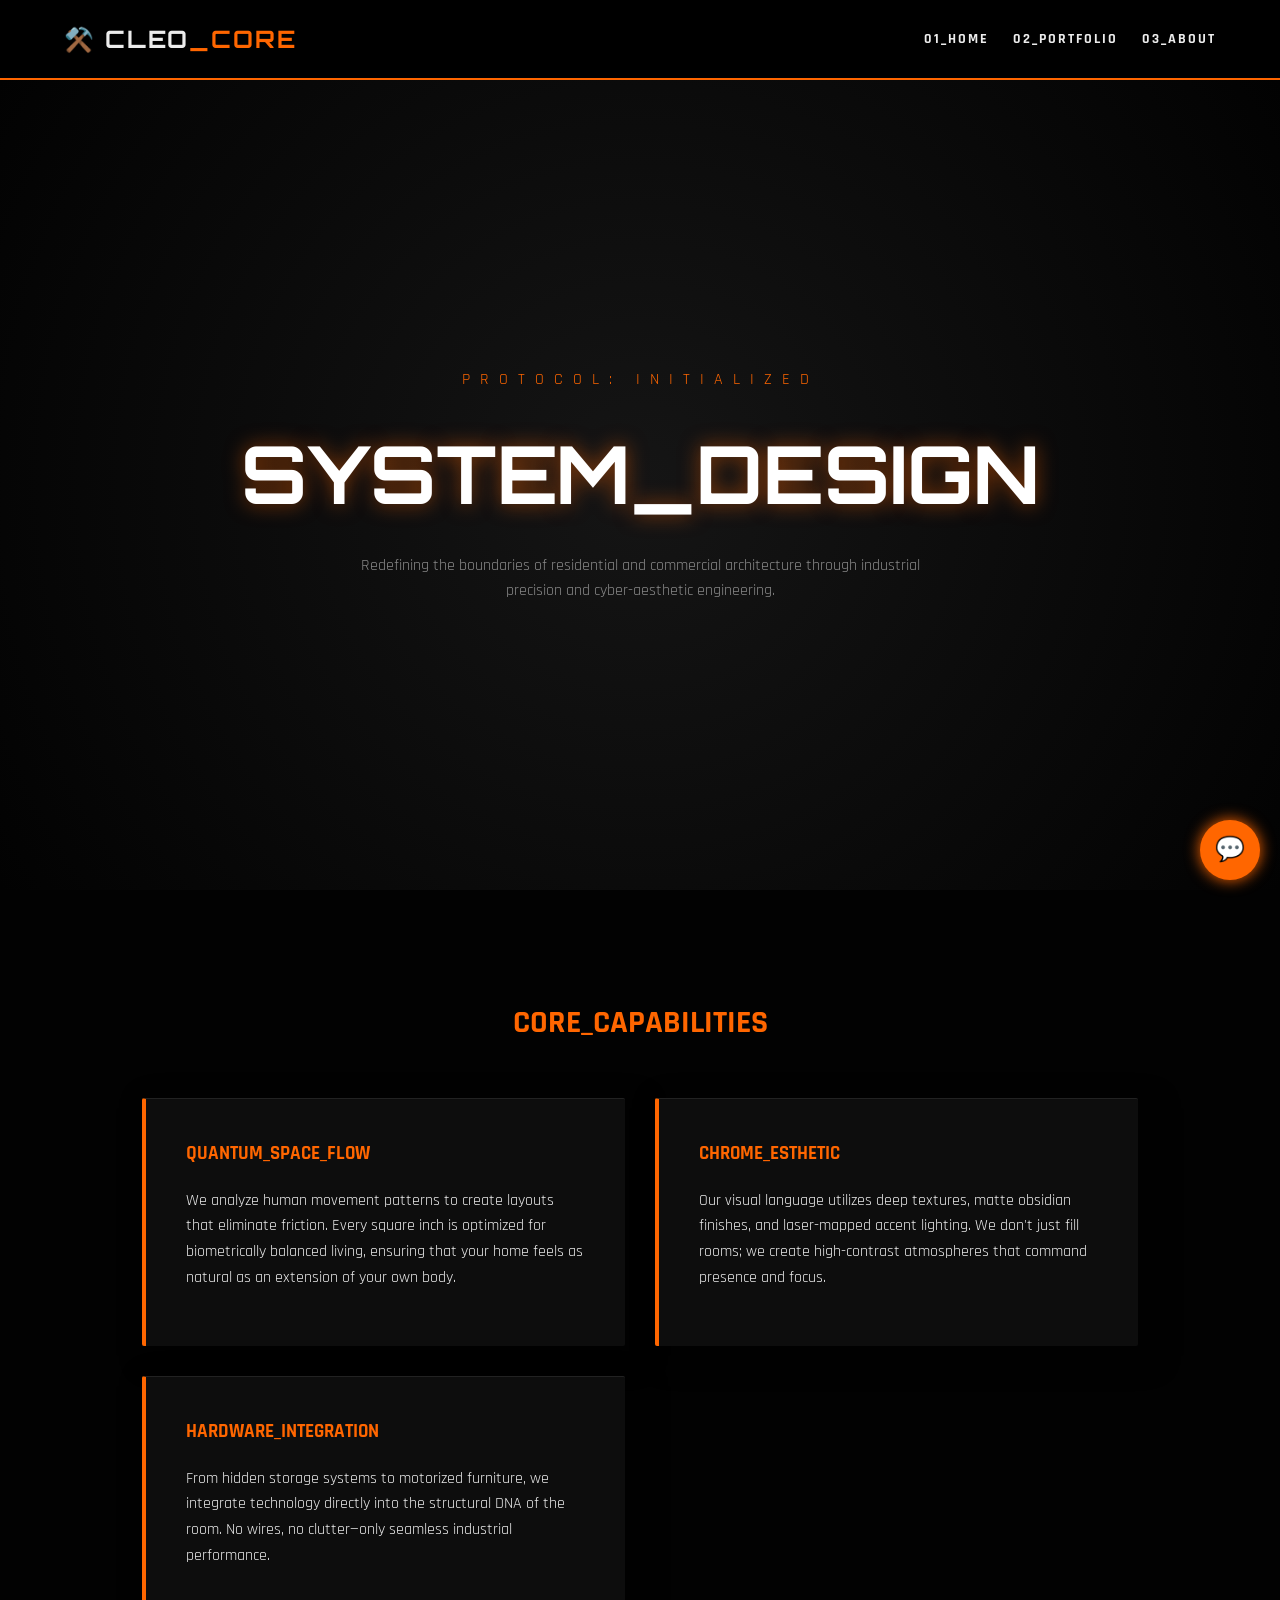
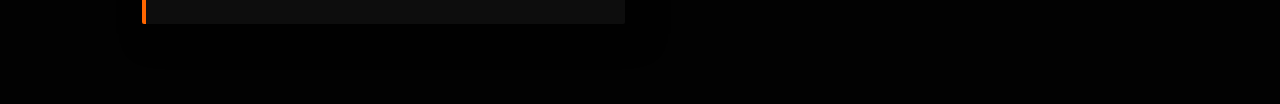
==== commit 30b62094: "Update index.html with new titles and sections" ====
--- a/index.html
+++ b/index.html
@@ -3,7 +3,7 @@
 <head>
     <meta charset="UTF-8">
     <meta name="viewport" content="width=device-width, initial-scale=1.0">
-    <title>CLEO CORE | HOME</title>
+    <title>CLEO CORE | Home</title>
     <link rel="stylesheet" href="style.css">
 </head>
 <body>
@@ -11,36 +11,42 @@
 <header>
     <h1>⚒️ CLEO<span style="color:var(--orange)">_CORE</span></h1>
     <nav>
-        <a href="index.html">HOME</a>
-        <a href="content.html">PORTFOLIO</a>
-        <a href="about.html">ABOUT</a>
+        <a href="index.html">01_HOME</a>
+        <a href="content.html">02_PORTFOLIO</a>
+        <a href="about.html">03_ABOUT</a>
     </nav>
 </header>
 
 <section class="hero">
-    <h1>SYSTEM_ONLINE</h1>
-    <p>NEXT-GEN INTERIOR ENGINEERING</p>
+    <p style="color: var(--orange); letter-spacing: 10px;">PROTOCOL: INITIALIZED</p>
+    <h1>SYSTEM_DESIGN</h1>
+    <p style="max-width: 600px; color: var(--dim-text);">Redefining the boundaries of residential and commercial architecture through industrial precision and cyber-aesthetic engineering.</p>
 </section>
 
-<section class="section">
+<section class="section container">
+    <h2 style="text-align: center; font-size: 2rem; color: var(--orange); margin-bottom: 50px;">CORE_CAPABILITIES</h2>
     <div class="grid">
         <div class="glass-card">
-            <h2>DARK_AESTHETIC</h2>
-            <p>Our futuristic dark-mode interiors utilize matte blacks and neon accents to create a high-contrast, premium environment.</p>
+            <h3>QUANTUM_SPACE_FLOW</h3>
+            <p>We analyze human movement patterns to create layouts that eliminate friction. Every square inch is optimized for biometrically balanced living, ensuring that your home feels as natural as an extension of your own body.</p>
         </div>
         <div class="glass-card">
-            <h2>PRECISION_FIT</h2>
-            <p>Every corner is scanned in 3D to ensure sub-millimeter accuracy for our custom installations.</p>
+            <h3>CHROME_ESTHETIC</h3>
+            <p>Our visual language utilizes deep textures, matte obsidian finishes, and laser-mapped accent lighting. We don't just fill rooms; we create high-contrast atmospheres that command presence and focus.</p>
+        </div>
+        <div class="glass-card">
+            <h3>HARDWARE_INTEGRATION</h3>
+            <p>From hidden storage systems to motorized furniture, we integrate technology directly into the structural DNA of the room. No wires, no clutter—only seamless industrial performance.</p>
         </div>
     </div>
 </section>
 
 <div class="chat-toggle" onclick="document.getElementById('chat-popup').style.display='block'">💬</div>
 <div id="chat-popup">
-    <h3 style="color:var(--orange); margin-top:0;">DIRECT_SIGNAL</h3>
-    <p>Our system is ready to assist you. Start a secure session on WhatsApp.</p>
-    <a href="https://wa.me/254724674835" style="background:var(--orange); color:white; padding:10px; text-decoration:none; display:block; text-align:center; border-radius:5px;">START CHAT</a>
-    <button onclick="this.parentElement.style.display='none'" style="background:none; border:none; color:grey; width:100%; margin-top:10px; cursor:pointer;">CLOSE</button>
+    <h3 style="margin-top:0;">ENCRYPTED_COMMS</h3>
+    <p>Secure line open to CLEO Command. Start your design consultation via WhatsApp protocol.</p>
+    <a href="https://wa.me/254724674835" style="background:var(--orange); color:white; padding:12px; text-decoration:none; display:block; text-align:center; font-weight:bold; border-radius:4px;">CONNECT_NOW</a>
+    <button onclick="this.parentElement.style.display='none'" style="background:none; border:none; color:var(--dim-text); width:100%; margin-top:15px; cursor:pointer; font-family:'Orbitron'; font-size:0.7rem;">TERMINATE_POPUP</button>
 </div>
 
 </body>
--- a/style.css
+++ b/style.css
@@ -1,28 +1,29 @@
-@import url('https://fonts.googleapis.com/css2?family=Orbitron:wght@400;700&family=Rajdhani:wght@500;700&display=swap');
+@import url('https://fonts.googleapis.com/css2?family=Orbitron:wght@400;700&family=Rajdhani:wght@300;500;700&display=swap');
 
 :root {
-    --bg: #050505;
-    --panel: #111111;
+    --bg: #020202;
+    --panel: #0d0d0d;
     --orange: #FF6600;
     --green: #39FF14;
-    --text: #e0e0e0;
+    --text: #ececec;
+    --dim-text: #888;
 }
 
-* { box-sizing: border-box; transition: all 0.3s ease; }
+* { box-sizing: border-box; transition: all 0.25s ease; }
 
 body {
     background-color: var(--bg);
     color: var(--text);
     font-family: 'Rajdhani', sans-serif;
     margin: 0;
-    scroll-behavior: smooth;
     overflow-x: hidden;
+    line-height: 1.6;
 }
 
 /* --- Navigation --- */
 header {
-    background: rgba(0, 0, 0, 0.9);
-    padding: 15px 5%;
+    background: rgba(0, 0, 0, 0.95);
+    padding: 20px 5%;
     display: flex;
     justify-content: space-between;
     align-items: center;
@@ -30,33 +31,72 @@
     position: sticky; top: 0; z-index: 1000;
 }
 
-nav a { color: var(--text); text-decoration: none; margin-left: 15px; font-weight: bold; font-size: 0.8rem; letter-spacing: 1px; }
-nav a:hover { color: var(--orange); text-shadow: 0 0 8px var(--orange); }
+header h1 { font-family: 'Orbitron'; font-size: 1.5rem; margin: 0; letter-spacing: 2px; }
+
+nav a { 
+    color: var(--text); 
+    text-decoration: none; 
+    margin-left: 20px; 
+    font-weight: 700; 
+    font-size: 0.85rem; 
+    letter-spacing: 2px;
+}
+
+nav a:hover { color: var(--orange); text-shadow: 0 0 10px var(--orange); }
 
 /* --- Responsive Layout --- */
-.section { padding: 60px 5%; }
-.grid { display: grid; grid-template-columns: repeat(auto-fit, minmax(280px, 1fr)); gap: 20px; }
+.section { padding: 80px 8%; }
+.container { max-width: 1200px; margin: auto; }
+
+.grid { 
+    display: grid; 
+    grid-template-columns: repeat(auto-fit, minmax(320px, 1fr)); 
+    gap: 30px; 
+}
 
 .glass-card {
     background: var(--panel);
-    padding: 30px;
-    border-radius: 10px;
+    padding: 40px;
+    border-radius: 2px;
+    border-top: 1px solid #222;
     border-left: 4px solid var(--orange);
-    animation: fadeIn 1s ease-in;
+    box-shadow: 10px 10px 30px rgba(0,0,0,0.5);
+}
+
+.glass-card h3 { color: var(--orange); margin-top: 0; }
+
+/* --- Hero Section --- */
+.hero {
+    height: 90vh;
+    display: flex;
+    flex-direction: column;
+    justify-content: center;
+    align-items: center;
+    text-align: center;
+    background: radial-gradient(circle at center, #151515 0%, #020202 100%);
+    padding: 20px;
+}
+
+.hero h1 { 
+    font-family: 'Orbitron'; 
+    font-size: clamp(2.5rem, 10vw, 5rem); 
+    color: #fff; 
+    margin: 0; 
+    text-shadow: 0 0 20px rgba(255,102,0,0.5);
 }
 
 /* --- Chat Popup --- */
 #chat-popup {
     position: fixed;
-    bottom: 20px; right: 20px;
-    width: 280px;
+    bottom: 90px; right: 20px;
+    width: 300px;
     background: var(--panel);
-    border: 2px solid var(--orange);
-    border-radius: 15px;
-    padding: 20px;
-    display: none; /* Hidden by default */
+    border: 1px solid var(--orange);
+    border-radius: 10px;
+    padding: 25px;
+    display: none;
     z-index: 9999;
-    box-shadow: 0 0 20px rgba(255, 102, 0, 0.4);
+    box-shadow: 0 0 40px rgba(0,0,0,0.8);
 }
 
 .chat-toggle {
@@ -68,24 +108,12 @@
     border-radius: 50%;
     display: flex; align-items: center; justify-content: center;
     cursor: pointer; font-size: 24px; z-index: 10000;
+    box-shadow: 0 0 15px var(--orange);
 }
 
-/* --- Hero Section --- */
-.hero {
-    height: 80vh;
-    display: flex;
-    flex-direction: column;
-    justify-content: center;
-    align-items: center;
-    text-align: center;
-    background: radial-gradient(circle, #1a1a1a 0%, #050505 100%);
-    padding: 20px;
+/* --- Mobile Fixes --- */
+@media (max-width: 768px) {
+    header { flex-direction: column; text-align: center; }
+    nav { margin-top: 15px; }
+    .hero h1 { font-size: 2.5rem; }
 }
-
-.hero h1 { font-family: 'Orbitron'; font-size: clamp(2rem, 8vw, 4rem); color: var(--orange); margin: 0; }
-
-/* Mobile Optimizations */
-@media (max-width: 768px) {
-    header { flex-direction: column; gap: 10px; }
-    nav { width: 100%; display: flex; justify-content: center; }
-}
